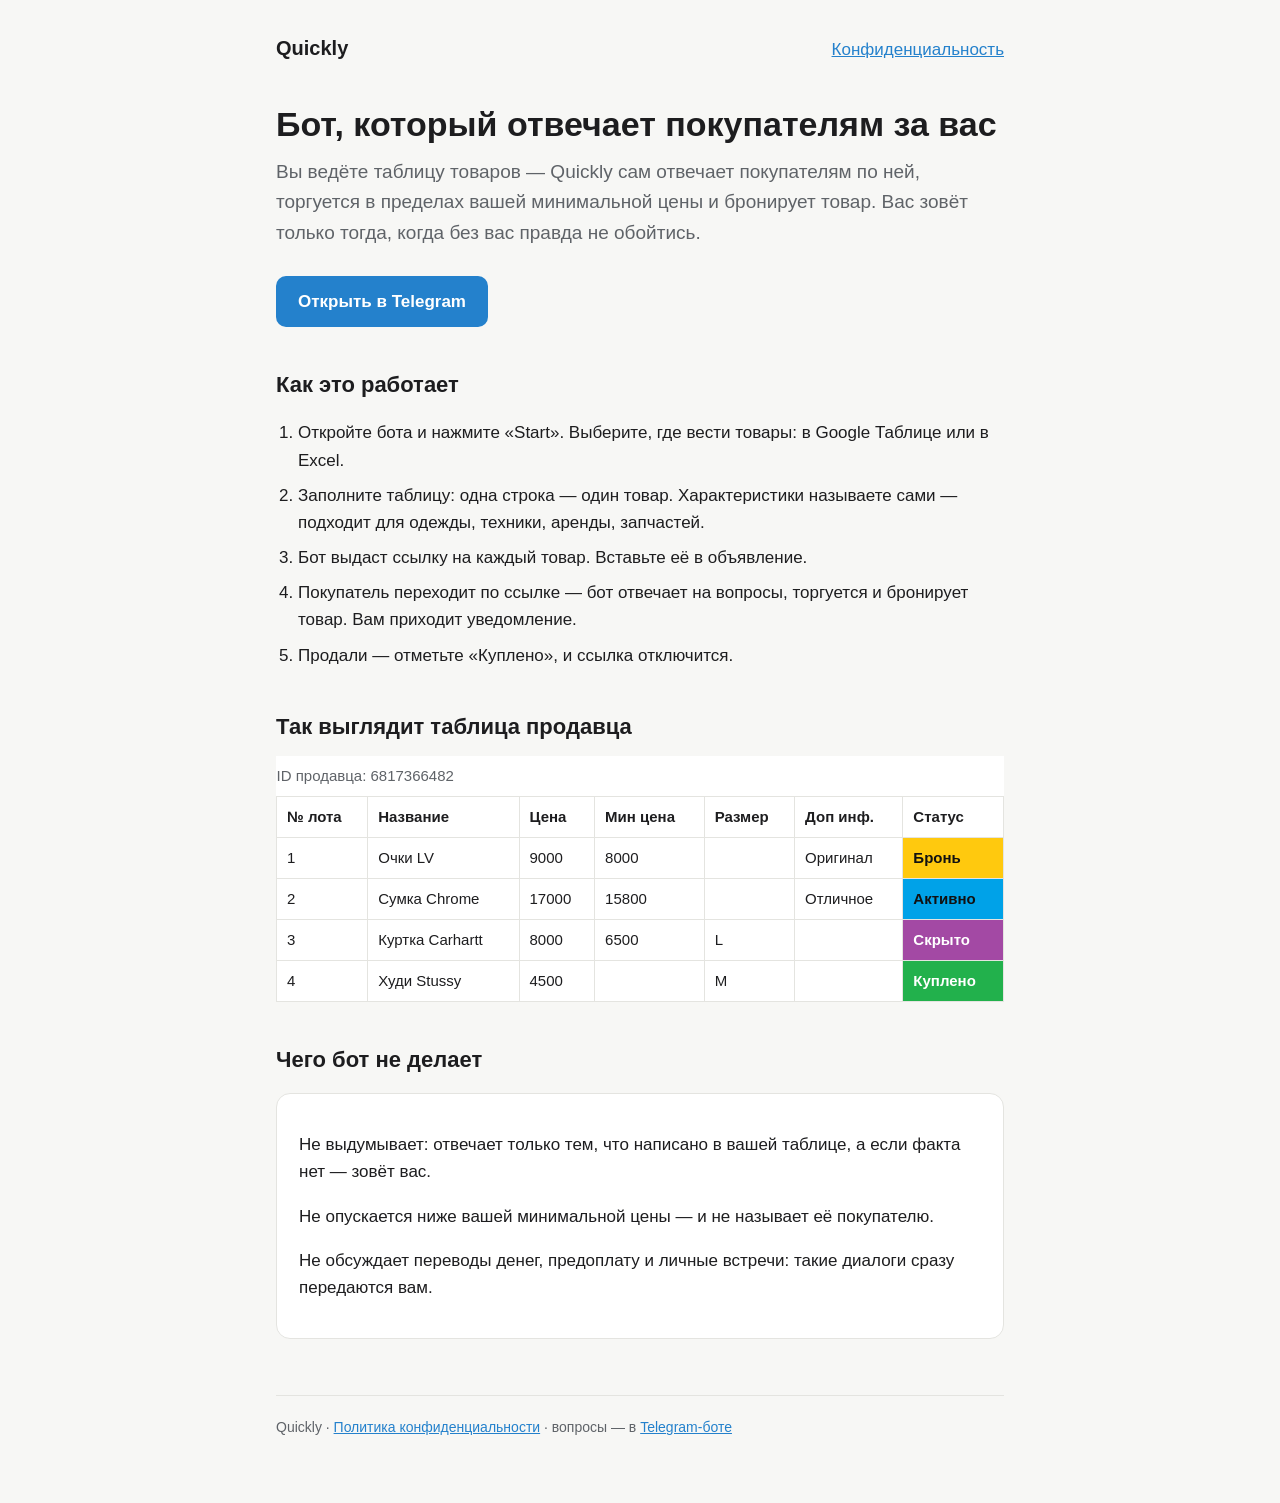
==== index.html @ d8a6ad72 "Quickly: home page and privacy policy Co-Authored-By: Claude Opus 5.5 <noreply@anthropic.com>" ====
<!doctype html>
<html lang="ru">
<head>
  <meta charset="utf-8">
  <meta name="viewport" content="width=device-width, initial-scale=1">
  <title>Quickly — бот, который отвечает покупателям за продавца</title>
  <meta name="description" content="Quickly отвечает покупателям по вашей таблице товаров, торгуется в пределах вашей минимальной цены и бронирует товар.">
  <link rel="stylesheet" href="style.css">
</head>
<body>
<main>
  <header>
    <nav>
      <a class="logo" href="./">Quickly</a>
      <a href="privacy.html">Конфиденциальность</a>
    </nav>
  </header>

  <h1>Бот, который отвечает покупателям за вас</h1>
  <p class="lead">
    Вы ведёте таблицу товаров — Quickly сам отвечает покупателям по ней, торгуется
    в пределах вашей минимальной цены и бронирует товар. Вас зовёт только тогда,
    когда без вас правда не обойтись.
  </p>
  <a class="cta" href="https://t.me/quicklyauto_bot">Открыть в Telegram</a>

  <h2>Как это работает</h2>
  <ol class="steps">
    <li>Откройте бота и нажмите «Start». Выберите, где вести товары: в Google Таблице или в Excel.</li>
    <li>Заполните таблицу: одна строка — один товар. Характеристики называете сами — подходит для одежды, техники, аренды, запчастей.</li>
    <li>Бот выдаст ссылку на каждый товар. Вставьте её в объявление.</li>
    <li>Покупатель переходит по ссылке — бот отвечает на вопросы, торгуется и бронирует товар. Вам приходит уведомление.</li>
    <li>Продали — отметьте «Куплено», и ссылка отключится.</li>
  </ol>

  <h2>Так выглядит таблица продавца</h2>
  <div class="table-wrap">
    <table>
      <tr class="seller-row"><td colspan="7">ID продавца: 6817366482</td></tr>
      <tr><th>№ лота</th><th>Название</th><th>Цена</th><th>Мин цена</th><th>Размер</th><th>Доп инф.</th><th>Статус</th></tr>
      <tr><td>1</td><td>Очки LV</td><td>9000</td><td>8000</td><td></td><td>Оригинал</td><td class="status reserved">Бронь</td></tr>
      <tr><td>2</td><td>Сумка Chrome</td><td>17000</td><td>15800</td><td></td><td>Отличное</td><td class="status active">Активно</td></tr>
      <tr><td>3</td><td>Куртка Carhartt</td><td>8000</td><td>6500</td><td>L</td><td></td><td class="status hidden">Скрыто</td></tr>
      <tr><td>4</td><td>Худи Stussy</td><td>4500</td><td></td><td>M</td><td></td><td class="status sold">Куплено</td></tr>
    </table>
  </div>

  <h2>Чего бот не делает</h2>
  <div class="card">
    <p>Не выдумывает: отвечает только тем, что написано в вашей таблице, а если факта нет — зовёт вас.</p>
    <p>Не опускается ниже вашей минимальной цены — и не называет её покупателю.</p>
    <p>Не обсуждает переводы денег, предоплату и личные встречи: такие диалоги сразу передаются вам.</p>
  </div>

  <footer>
    Quickly · <a href="privacy.html">Политика конфиденциальности</a> ·
    вопросы — в <a href="https://t.me/quicklyauto_bot">Telegram-боте</a>
  </footer>
</main>
</body>
</html>
---- style.css ----
:root {
  --bg: #f7f7f5;
  --card: #ffffff;
  --text: #1d1d1f;
  --muted: #5f6368;
  --accent: #2481cc;
  --line: #e4e4e0;
  --reserved: #ffc90e;
  --active: #00a2e8;
  --hidden: #a349a4;
  --sold: #22b14c;
}

@media (prefers-color-scheme: dark) {
  :root {
    --bg: #141416;
    --card: #1e1e21;
    --text: #ececec;
    --muted: #a0a0a6;
    --accent: #5aa9e6;
    --line: #2e2e33;
  }
}

* { box-sizing: border-box; }

body {
  margin: 0;
  background: var(--bg);
  color: var(--text);
  font: 17px/1.6 -apple-system, "Segoe UI", Roboto, Arial, sans-serif;
}

main { max-width: 760px; margin: 0 auto; padding: 32px 16px 64px; }

header nav { display: flex; gap: 20px; align-items: baseline; margin-bottom: 40px; }
header .logo { font-weight: 700; font-size: 20px; color: var(--text); text-decoration: none; margin-right: auto; }
a { color: var(--accent); }

h1 { font-size: 34px; line-height: 1.2; margin: 0 0 12px; }
h2 { font-size: 22px; margin: 40px 0 12px; }
.lead { font-size: 19px; color: var(--muted); margin: 0 0 28px; }

.cta {
  display: inline-block; background: var(--accent); color: #fff; text-decoration: none;
  padding: 12px 22px; border-radius: 10px; font-weight: 600;
}

.card { background: var(--card); border: 1px solid var(--line); border-radius: 14px; padding: 20px 22px; margin: 16px 0; }

ol.steps { padding-left: 22px; }
ol.steps li { margin: 8px 0; }

.table-wrap { overflow-x: auto; }
table { border-collapse: collapse; width: 100%; font-size: 15px; background: var(--card); }
th, td { border: 1px solid var(--line); padding: 8px 10px; text-align: left; white-space: nowrap; }
th { font-weight: 600; }
.seller-row td { border: none; color: var(--muted); padding-left: 0; }
.status { color: #111; font-weight: 600; }
.reserved { background: var(--reserved); }
.active { background: var(--active); }
.hidden { background: var(--hidden); color: #fff; }
.sold { background: var(--sold); color: #fff; }

footer { margin-top: 56px; padding-top: 20px; border-top: 1px solid var(--line); color: var(--muted); font-size: 14px; }
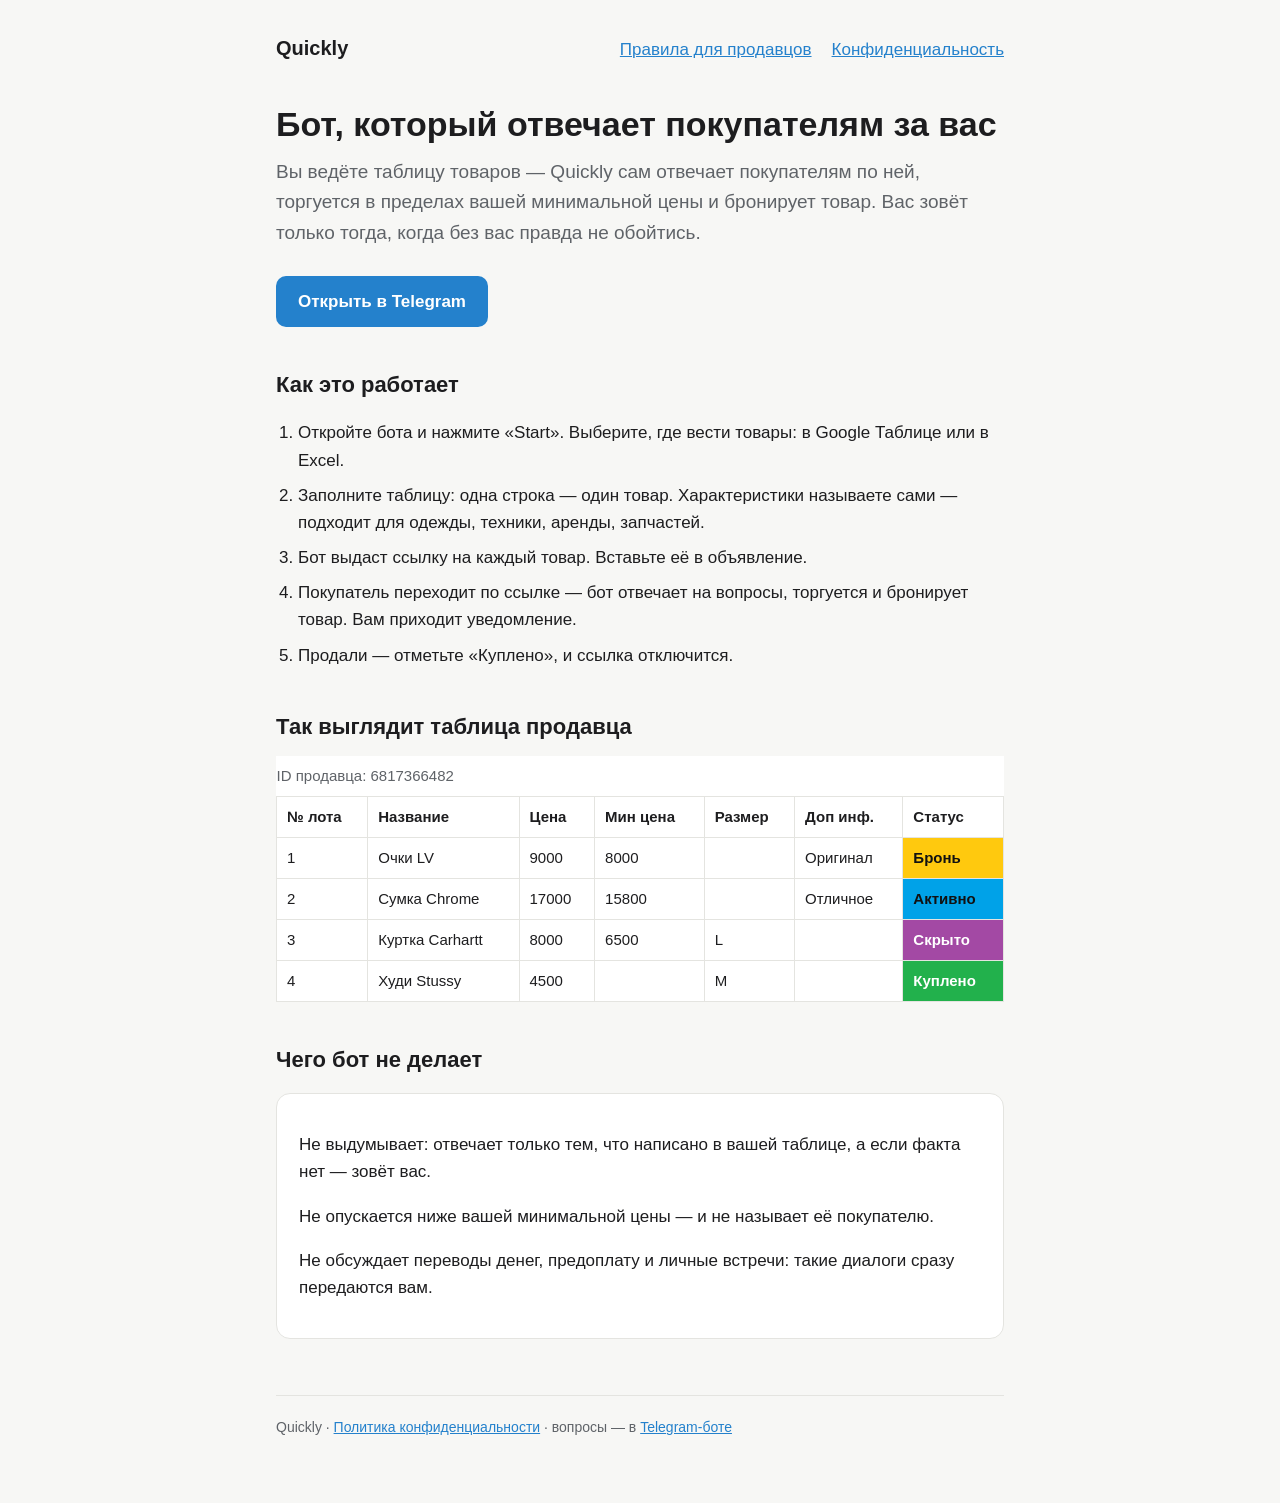
==== commit 8c23737b: "Seller terms page; privacy: moderation and terms acceptance log Co-Authored-By: Claude Opus 5.5 <nor" ====
--- a/index.html
+++ b/index.html
@@ -12,6 +12,7 @@
   <header>
     <nav>
       <a class="logo" href="./">Quickly</a>
+      <a href="terms.html">Правила для продавцов</a>
       <a href="privacy.html">Конфиденциальность</a>
     </nav>
   </header>
